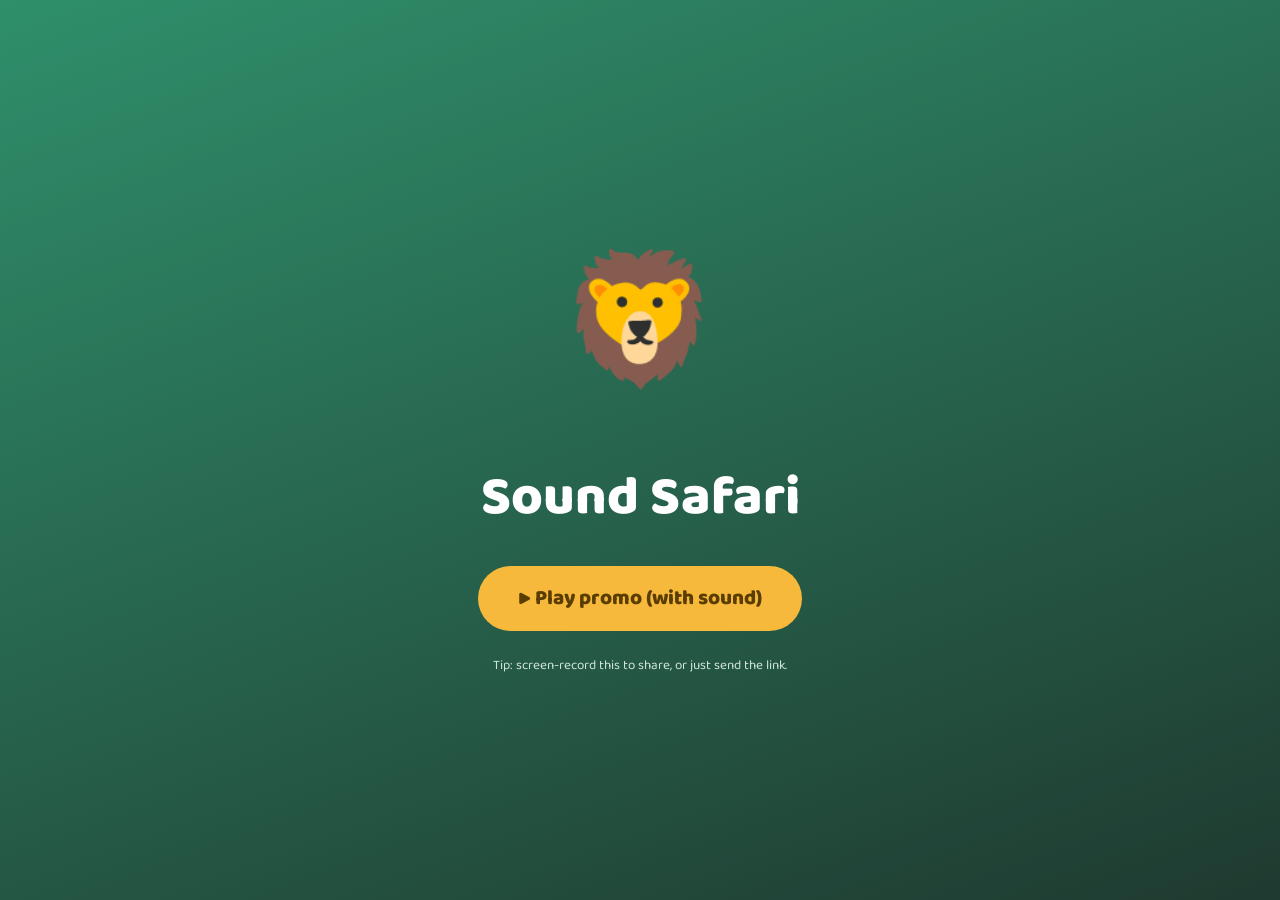
==== promo.html @ adc68d04 "Sound Safari: articulation game, resources, R200 unlock, device-bound backend Co-Authored-By: Claude" ====
<!DOCTYPE html>
<html lang="en">
<head>
<meta charset="UTF-8" />
<meta name="viewport" content="width=device-width, initial-scale=1.0" />
<title>Sound Safari - promo</title>
<link href="https://fonts.googleapis.com/css2?family=Baloo+2:wght@500;700;800&display=swap" rel="stylesheet" />
<style>
  * { margin:0; padding:0; box-sizing:border-box; }
  html,body { height:100%; font-family:"Baloo 2",system-ui,sans-serif; overflow:hidden; background:#1f3a30; }
  #stage {
    position:relative; width:100vw; height:100vh; display:grid; place-items:center;
    text-align:center; color:#fff; transition:background .8s ease;
    background:linear-gradient(160deg,#2f8f6b,#1f3a30);
  }
  .slide {
    position:absolute; inset:0; display:grid; place-items:center; align-content:center; gap:18px;
    opacity:0; transform:scale(.96); transition:opacity .6s ease, transform .6s ease; padding:6vw;
    pointer-events:none;
  }
  .slide.on { opacity:1; transform:scale(1); }
  .kicker { font-size:clamp(.9rem,2.4vw,1.3rem); letter-spacing:.18em; text-transform:uppercase; color:#ffe7a8; font-weight:700; }
  h1 { font-size:clamp(2rem,7vw,4.6rem); line-height:1.05; font-weight:800; max-width:16ch; }
  h1 .y { color:#f6b93b; } h1 .c { color:#ffd2c2; }
  p.big { font-size:clamp(1.1rem,3.2vw,1.9rem); max-width:24ch; color:#eaf6ef; font-weight:500; }
  .emojis { font-size:clamp(3rem,12vw,7rem); display:flex; gap:.15em; }
  .emojis span { display:inline-block; animation:bob 2.6s ease-in-out infinite; }
  .emojis span:nth-child(2){animation-delay:.3s} .emojis span:nth-child(3){animation-delay:.6s}
  .emojis span:nth-child(4){animation-delay:.9s} .emojis span:nth-child(5){animation-delay:1.2s}
  @keyframes bob { 50%{transform:translateY(-16px) rotate(-5deg)} }
  .features { display:flex; gap:22px; flex-wrap:wrap; justify-content:center; max-width:900px; }
  .feat { background:#ffffff18; border:1px solid #ffffff30; border-radius:20px; padding:22px 26px; width:230px; }
  .feat .fi { font-size:2.6rem; } .feat b { display:block; font-size:1.2rem; margin:8px 0 4px; }
  .feat small { color:#cfe6da; font-size:.95rem; }
  .pricebadge { background:#f6b93b; color:#5a3d00; font-weight:800; font-size:clamp(1.4rem,5vw,2.6rem);
    padding:14px 34px; border-radius:999px; box-shadow:0 14px 30px rgba(0,0,0,.3); }
  .url { font-size:clamp(1.1rem,3vw,1.6rem); color:#ffe7a8; font-weight:700; }
  .word-demo { background:#fff; color:#2b2a28; border-radius:26px; padding:26px 40px; box-shadow:0 18px 40px rgba(0,0,0,.3); }
  .word-demo .we { font-size:clamp(4rem,14vw,7rem); }
  .word-demo .wt { font-size:clamp(1.8rem,6vw,3rem); font-weight:800; }
  .word-demo .wt b { color:#e8714e; }
  .badge-row { display:flex; gap:10px; flex-wrap:wrap; justify-content:center; }
  .pill { background:#ffffff20; border-radius:999px; padding:8px 18px; font-weight:700; font-size:clamp(.85rem,2.4vw,1.1rem); }

  /* start + controls */
  #start {
    position:absolute; inset:0; background:linear-gradient(160deg,#2f8f6b,#1f3a30); z-index:20;
    display:grid; place-items:center; align-content:center; gap:24px; text-align:center; color:#fff; cursor:pointer;
  }
  #start .logo { font-size:clamp(4rem,16vw,8rem); }
  #start h2 { font-size:clamp(1.8rem,6vw,3.4rem); font-weight:800; }
  #start .play { background:#f6b93b; color:#5a3d00; font-weight:800; font-size:1.3rem; padding:16px 40px; border-radius:999px; }
  #start small { color:#cfe6da; }
  #bar { position:absolute; bottom:0; left:0; height:6px; background:#f6b93b; width:0; z-index:15; }
  #replay { position:absolute; bottom:18px; right:20px; z-index:18; background:#ffffff25; color:#fff; border:none;
    padding:10px 18px; border-radius:999px; font-family:inherit; font-weight:700; cursor:pointer; display:none; }
  .confetti { position:absolute; top:-30px; font-size:1.6rem; z-index:10; animation:fall linear forwards; }
  @keyframes fall { to { transform:translateY(110vh) rotate(540deg); } }
</style>
</head>
<body>
<div id="stage">

  <!-- SLIDES -->
  <div class="slide" data-bg="linear-gradient(160deg,#6cc3e0,#2f8f6b)">
    <div class="kicker">For parents · therapists · OTs · schools</div>
    <div class="emojis"><span>🦁</span><span>🦒</span><span>🐘</span><span>🦓</span><span>🦜</span></div>
    <h1>Speech-sound practice kids actually <span class="y">want</span> to do.</h1>
  </div>

  <div class="slide" data-bg="linear-gradient(160deg,#e8714e,#1f3a30)">
    <div class="kicker">The problem</div>
    <h1>Articulation drills get <span class="c">boring</span> fast.</h1>
    <p class="big">Repetition is what works — but it's the hardest thing to keep a child doing.</p>
  </div>

  <div class="slide" data-bg="linear-gradient(160deg,#f6b93b,#e8714e)">
    <div class="kicker">Meet Sound Safari</div>
    <div class="word-demo">
      <div class="we">🐍</div>
      <div class="wt"><b>s</b>nake</div>
    </div>
    <p class="big">Hear it · say it · record it · collect the animal.</p>
  </div>

  <div class="slide" data-bg="linear-gradient(160deg,#2f8f6b,#1f3a30)">
    <div class="kicker">Built on the science</div>
    <div class="features">
      <div class="feat"><div class="fi">🔁</div><b>Massed practice</b><small>50–100 reps a session, gamified</small></div>
      <div class="feat"><div class="fi">👄</div><b>Placement cues</b><small>kid-friendly "how to" for every sound</small></div>
      <div class="feat"><div class="fi">📊</div><b>Session data</b><small>productions &amp; accuracy for your notes</small></div>
    </div>
  </div>

  <div class="slide" data-bg="linear-gradient(160deg,#6cc3e0,#2f8f6b)">
    <div class="kicker">One safari, every sound</div>
    <h1>9 sounds · 3 positions · word to sentence</h1>
    <div class="badge-row">
      <span class="pill">S</span><span class="pill">R</span><span class="pill">L</span><span class="pill">SH</span>
      <span class="pill">CH</span><span class="pill">K</span><span class="pill">G</span><span class="pill">F</span><span class="pill">TH</span>
    </div>
  </div>

  <div class="slide" data-bg="linear-gradient(160deg,#2f8f6b,#1f3a30)">
    <div class="kicker">Simple pricing</div>
    <h1>Play <span class="y">free</span>. Unlock everything for</h1>
    <div class="pricebadge">R200 once-off</div>
    <p class="big">Pay once, yours forever. For parents, therapists, OTs and schools.</p>
  </div>

  <div class="slide" data-bg="linear-gradient(160deg,#f6b93b,#e8714e)">
    <div class="emojis"><span>🦁</span></div>
    <h1>Start the safari today.</h1>
    <div class="url" id="finalUrl">Sound Safari</div>
    <p class="big">Speech sounds, made irresistible.</p>
  </div>

  <!-- start overlay -->
  <div id="start">
    <div class="logo">🦁</div>
    <h2>Sound Safari</h2>
    <div class="play">▶ Play promo (with sound)</div>
    <small>Tip: screen-record this to share, or just send the link.</small>
  </div>
  <button id="replay">↻ Replay</button>
  <div id="bar"></div>
</div>

<script>
const stage = document.getElementById("stage");
const slides = [...document.querySelectorAll(".slide")];
const bar = document.getElementById("bar");
const startEl = document.getElementById("start");
const replay = document.getElementById("replay");

// narration lines per slide (Web Speech)
const narration = [
  "Speech sound practice kids actually want to do.",
  "Articulation drills get boring fast. Repetition is what works, but it's the hardest thing to keep a child doing.",
  "Meet Sound Safari. Hear it. Say it. Record it. Collect the animal.",
  "Built on the science. Massed practice, placement cues, and session data for your notes.",
  "One safari, every sound. Nine sounds, three positions, from single words to sentences.",
  "Play free. Unlock everything for a once-off two hundred rand. Pay once, it's yours forever.",
  "Start the safari today. Speech sounds, made irresistible."
];
const DUR = 5200; // ms per slide
let timers = [];

function clearTimers(){ timers.forEach(t=>clearTimeout(t)); timers=[]; speechSynthesis && speechSynthesis.cancel(); }

function show(i){
  slides.forEach(s=>s.classList.remove("on"));
  const s = slides[i]; s.classList.add("on");
  if (s.dataset.bg) stage.style.background = s.dataset.bg;
  // narrate
  if ("speechSynthesis" in window && narration[i]) {
    const u = new SpeechSynthesisUtterance(narration[i]);
    u.rate = 0.96; u.pitch = 1.0;
    speechSynthesis.speak(u);
  }
  if (i === slides.length-1) burst();
}

function run(){
  clearTimers();
  bar.style.transition = "none"; bar.style.width = "0";
  const total = DUR * slides.length;
  requestAnimationFrame(()=>{ bar.style.transition = `width ${total}ms linear`; bar.style.width = "100%"; });
  slides.forEach((_, i)=> timers.push(setTimeout(()=>show(i), i*DUR)) );
  timers.push(setTimeout(()=>{ replay.style.display="block"; }, total));
}

function burst(){
  const bits = ["🦁","🦒","🐘","⭐","🎉","🦓","🍃","🌟"];
  for(let i=0;i<28;i++){
    const c=document.createElement("div"); c.className="confetti";
    c.textContent=bits[i%bits.length];
    c.style.left=(i*97%100)+"vw";
    c.style.animationDuration=(2.4+ (i%5)*0.3)+"s";
    c.style.animationDelay=((i%6)*0.12)+"s";
    stage.appendChild(c);
    setTimeout(()=>c.remove(),4000);
  }
}

startEl.addEventListener("click", ()=>{ startEl.style.display="none"; run(); });
replay.addEventListener("click", ()=>{ replay.style.display="none"; run(); });
</script>
</body>
</html>
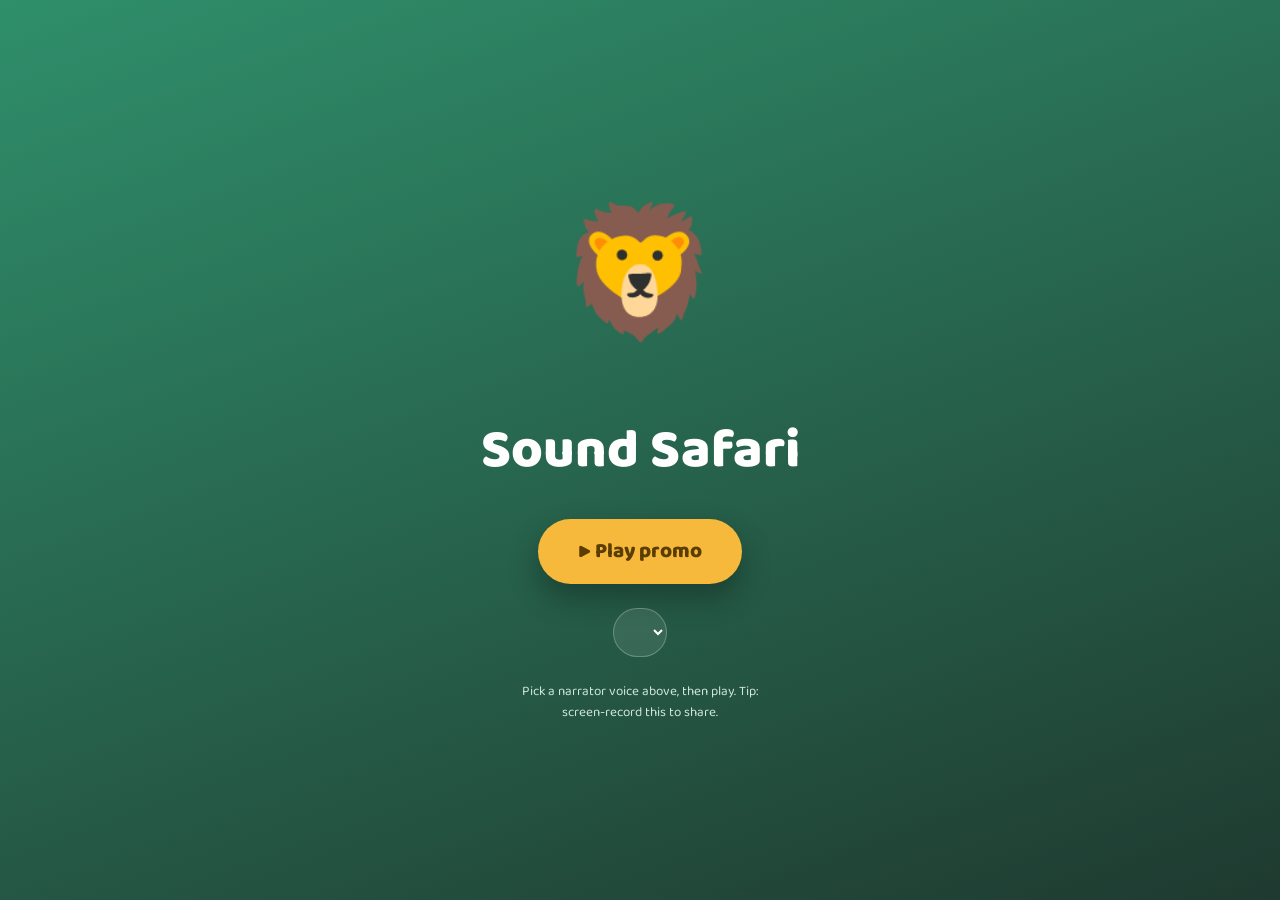
==== commit d08afea0: "Upgrade promo: animated visuals, demo loop, British narrator voice picker - Replace static fades wit" ====
--- a/promo.html
+++ b/promo.html
@@ -8,59 +8,118 @@
 <style>
   * { margin:0; padding:0; box-sizing:border-box; }
   html,body { height:100%; font-family:"Baloo 2",system-ui,sans-serif; overflow:hidden; background:#1f3a30; }
+
   #stage {
     position:relative; width:100vw; height:100vh; display:grid; place-items:center;
-    text-align:center; color:#fff; transition:background .8s ease;
+    text-align:center; color:#fff; transition:background 1s ease; overflow:hidden;
     background:linear-gradient(160deg,#2f8f6b,#1f3a30);
   }
+
+  /* ---------- ambient background ---------- */
+  #sky { position:absolute; inset:0; z-index:0; pointer-events:none; overflow:hidden; }
+  .sun { position:absolute; top:-90px; right:-90px; width:340px; height:340px; border-radius:50%;
+    background:radial-gradient(circle at 50% 50%, #ffe7a8aa, #ffe7a800 70%); animation:pulse 7s ease-in-out infinite; }
+  @keyframes pulse { 50%{ transform:scale(1.12); opacity:.85; } }
+  .silhouette { position:absolute; bottom:-2vh; font-size:7rem; opacity:.16; filter:grayscale(1) brightness(0);
+    animation:drift linear infinite; }
+  @keyframes drift { from{ transform:translateX(-20vw); } to{ transform:translateX(120vw); } }
+  .leaf { position:absolute; top:-40px; font-size:1.5rem; opacity:.5; animation:floaty linear infinite; }
+  @keyframes floaty { to{ transform:translateY(112vh) rotate(420deg); } }
+
+  /* ---------- slides ---------- */
   .slide {
-    position:absolute; inset:0; display:grid; place-items:center; align-content:center; gap:18px;
-    opacity:0; transform:scale(.96); transition:opacity .6s ease, transform .6s ease; padding:6vw;
+    position:absolute; inset:0; z-index:2; display:grid; place-items:center; align-content:center; gap:20px;
+    opacity:0; transform:scale(.97); transition:opacity .6s ease, transform .6s ease; padding:6vw;
     pointer-events:none;
   }
   .slide.on { opacity:1; transform:scale(1); }
+
+  /* staggered reveal of each slide's children */
+  .slide > * { opacity:0; transform:translateY(22px); transition:opacity .55s ease, transform .55s ease; }
+  .slide.on > * { opacity:1; transform:none; }
+  .slide.on > *:nth-child(1){ transition-delay:.10s; }
+  .slide.on > *:nth-child(2){ transition-delay:.28s; }
+  .slide.on > *:nth-child(3){ transition-delay:.46s; }
+  .slide.on > *:nth-child(4){ transition-delay:.64s; }
+
   .kicker { font-size:clamp(.9rem,2.4vw,1.3rem); letter-spacing:.18em; text-transform:uppercase; color:#ffe7a8; font-weight:700; }
   h1 { font-size:clamp(2rem,7vw,4.6rem); line-height:1.05; font-weight:800; max-width:16ch; }
   h1 .y { color:#f6b93b; } h1 .c { color:#ffd2c2; }
   p.big { font-size:clamp(1.1rem,3.2vw,1.9rem); max-width:24ch; color:#eaf6ef; font-weight:500; }
+
   .emojis { font-size:clamp(3rem,12vw,7rem); display:flex; gap:.15em; }
   .emojis span { display:inline-block; animation:bob 2.6s ease-in-out infinite; }
   .emojis span:nth-child(2){animation-delay:.3s} .emojis span:nth-child(3){animation-delay:.6s}
   .emojis span:nth-child(4){animation-delay:.9s} .emojis span:nth-child(5){animation-delay:1.2s}
   @keyframes bob { 50%{transform:translateY(-16px) rotate(-5deg)} }
+
   .features { display:flex; gap:22px; flex-wrap:wrap; justify-content:center; max-width:900px; }
-  .feat { background:#ffffff18; border:1px solid #ffffff30; border-radius:20px; padding:22px 26px; width:230px; }
+  .feat { background:#ffffff18; border:1px solid #ffffff30; border-radius:20px; padding:22px 26px; width:230px;
+    backdrop-filter:blur(2px); }
   .feat .fi { font-size:2.6rem; } .feat b { display:block; font-size:1.2rem; margin:8px 0 4px; }
   .feat small { color:#cfe6da; font-size:.95rem; }
+
   .pricebadge { background:#f6b93b; color:#5a3d00; font-weight:800; font-size:clamp(1.4rem,5vw,2.6rem);
-    padding:14px 34px; border-radius:999px; box-shadow:0 14px 30px rgba(0,0,0,.3); }
-  .url { font-size:clamp(1.1rem,3vw,1.6rem); color:#ffe7a8; font-weight:700; }
-  .word-demo { background:#fff; color:#2b2a28; border-radius:26px; padding:26px 40px; box-shadow:0 18px 40px rgba(0,0,0,.3); }
+    padding:14px 34px; border-radius:999px; box-shadow:0 14px 30px rgba(0,0,0,.3); animation:pop .6s ease both; }
+  @keyframes pop { 0%{ transform:scale(.6); } 60%{ transform:scale(1.08); } 100%{ transform:scale(1); } }
+
+  .badge-row { display:flex; gap:10px; flex-wrap:wrap; justify-content:center; max-width:760px; }
+  .pill { background:#ffffff20; border-radius:999px; padding:8px 18px; font-weight:700; font-size:clamp(.85rem,2.4vw,1.1rem); }
+
+  /* ---------- animated demo loop ---------- */
+  .demo { display:grid; place-items:center; gap:18px; }
+  .word-demo { background:#fff; color:#2b2a28; border-radius:26px; padding:26px 44px; box-shadow:0 18px 40px rgba(0,0,0,.3);
+    display:grid; place-items:center; gap:8px; min-width:min(80vw,360px); }
   .word-demo .we { font-size:clamp(4rem,14vw,7rem); }
   .word-demo .wt { font-size:clamp(1.8rem,6vw,3rem); font-weight:800; }
   .word-demo .wt b { color:#e8714e; }
-  .badge-row { display:flex; gap:10px; flex-wrap:wrap; justify-content:center; }
-  .pill { background:#ffffff20; border-radius:999px; padding:8px 18px; font-weight:700; font-size:clamp(.85rem,2.4vw,1.1rem); }
-
-  /* start + controls */
+  .mic { font-size:clamp(2.4rem,8vw,3.6rem); display:inline-grid; place-items:center; width:1.6em; height:1.6em;
+    border-radius:50%; background:#e8714e22; }
+  .mic.live { animation:miclive 1s ease-in-out infinite; background:#e8714e44; }
+  @keyframes miclive { 50%{ transform:scale(1.18); box-shadow:0 0 0 14px #e8714e11; } }
+  .loop-steps { display:flex; gap:10px; flex-wrap:wrap; justify-content:center; }
+  .step { background:#ffffff20; border-radius:999px; padding:8px 16px; font-weight:700; font-size:clamp(.85rem,2.4vw,1.05rem);
+    opacity:.45; transition:.3s; }
+  .step.active { opacity:1; background:#f6b93b; color:#5a3d00; transform:translateY(-3px); }
+  .reward { font-size:clamp(3rem,11vw,5.5rem); opacity:0; transform:scale(.4); transition:.4s; }
+  .reward.show { opacity:1; transform:scale(1); animation:bob 2.6s ease-in-out infinite .4s; }
+
+  /* ---------- final CTA ---------- */
+  .url { display:inline-block; font-size:clamp(1.1rem,3.6vw,1.9rem); color:#5a3d00; font-weight:800;
+    background:#f6b93b; padding:14px 32px; border-radius:999px; box-shadow:0 0 0 0 #f6b93b88; animation:glow 1.8s ease-in-out infinite; }
+  @keyframes glow { 50%{ box-shadow:0 0 34px 6px #f6b93b66; } }
+
+  /* ---------- start + controls ---------- */
   #start {
-    position:absolute; inset:0; background:linear-gradient(160deg,#2f8f6b,#1f3a30); z-index:20;
+    position:absolute; inset:0; background:linear-gradient(160deg,#2f8f6b,#1f3a30); z-index:30;
     display:grid; place-items:center; align-content:center; gap:24px; text-align:center; color:#fff; cursor:pointer;
   }
-  #start .logo { font-size:clamp(4rem,16vw,8rem); }
+  #start .logo { font-size:clamp(4rem,16vw,8rem); animation:bob 2.6s ease-in-out infinite; }
   #start h2 { font-size:clamp(1.8rem,6vw,3.4rem); font-weight:800; }
-  #start .play { background:#f6b93b; color:#5a3d00; font-weight:800; font-size:1.3rem; padding:16px 40px; border-radius:999px; }
-  #start small { color:#cfe6da; }
-  #bar { position:absolute; bottom:0; left:0; height:6px; background:#f6b93b; width:0; z-index:15; }
-  #replay { position:absolute; bottom:18px; right:20px; z-index:18; background:#ffffff25; color:#fff; border:none;
+  #start .play { background:#f6b93b; color:#5a3d00; font-weight:800; font-size:1.3rem; padding:16px 40px; border-radius:999px;
+    box-shadow:0 14px 30px rgba(0,0,0,.3); }
+  #start small { color:#cfe6da; max-width:30ch; }
+  #voiceSel { font-family:inherit; font-weight:700; font-size:1rem; padding:10px 16px; border-radius:999px;
+    border:1px solid #ffffff40; background:#ffffff18; color:#fff; cursor:pointer; max-width:80vw; }
+  #voiceSel option { color:#2b2a28; }
+  #bar { position:absolute; bottom:0; left:0; height:6px; background:#f6b93b; width:0; z-index:25; }
+  #replay { position:absolute; bottom:18px; right:20px; z-index:28; background:#ffffff25; color:#fff; border:none;
     padding:10px 18px; border-radius:999px; font-family:inherit; font-weight:700; cursor:pointer; display:none; }
-  .confetti { position:absolute; top:-30px; font-size:1.6rem; z-index:10; animation:fall linear forwards; }
+  .confetti { position:absolute; top:-30px; font-size:1.6rem; z-index:20; animation:fall linear forwards; }
   @keyframes fall { to { transform:translateY(110vh) rotate(540deg); } }
 </style>
 </head>
 <body>
 <div id="stage">
 
+  <!-- ambient background -->
+  <div id="sky">
+    <div class="sun"></div>
+    <div class="silhouette" style="left:0; animation-duration:34s;">🐘</div>
+    <div class="silhouette" style="left:0; font-size:5rem; animation-duration:26s; animation-delay:-12s;">🦒</div>
+    <div class="silhouette" style="left:0; font-size:4rem; animation-duration:40s; animation-delay:-22s;">🦓</div>
+  </div>
+
   <!-- SLIDES -->
   <div class="slide" data-bg="linear-gradient(160deg,#6cc3e0,#2f8f6b)">
     <div class="kicker">For parents · therapists · OTs · schools</div>
@@ -71,16 +130,25 @@
   <div class="slide" data-bg="linear-gradient(160deg,#e8714e,#1f3a30)">
     <div class="kicker">The problem</div>
     <h1>Articulation drills get <span class="c">boring</span> fast.</h1>
-    <p class="big">Repetition is what works — but it's the hardest thing to keep a child doing.</p>
+    <p class="big">Repetition is what works, but it's the hardest thing to keep a child doing.</p>
   </div>
 
   <div class="slide" data-bg="linear-gradient(160deg,#f6b93b,#e8714e)">
     <div class="kicker">Meet Sound Safari</div>
-    <div class="word-demo">
-      <div class="we">🐍</div>
-      <div class="wt"><b>s</b>nake</div>
+    <div class="demo">
+      <div class="word-demo">
+        <div class="we">🐍</div>
+        <div class="wt"><b>s</b>nake</div>
+      </div>
+      <div class="mic" id="demoMic">🎤</div>
+      <div class="loop-steps">
+        <span class="step" data-step="0">Hear it</span>
+        <span class="step" data-step="1">Say it</span>
+        <span class="step" data-step="2">Record it</span>
+        <span class="step" data-step="3">Collect it</span>
+      </div>
+      <div class="reward" id="demoReward">🐍✨</div>
     </div>
-    <p class="big">Hear it · say it · record it · collect the animal.</p>
   </div>
 
   <div class="slide" data-bg="linear-gradient(160deg,#2f8f6b,#1f3a30)">
@@ -111,7 +179,7 @@
   <div class="slide" data-bg="linear-gradient(160deg,#f6b93b,#e8714e)">
     <div class="emojis"><span>🦁</span></div>
     <h1>Start the safari today.</h1>
-    <div class="url" id="finalUrl">Sound Safari</div>
+    <div class="url">soundsafarisa.netlify.app</div>
     <p class="big">Speech sounds, made irresistible.</p>
   </div>
 
@@ -119,55 +187,170 @@
   <div id="start">
     <div class="logo">🦁</div>
     <h2>Sound Safari</h2>
-    <div class="play">▶ Play promo (with sound)</div>
-    <small>Tip: screen-record this to share, or just send the link.</small>
+    <div class="play">▶ Play promo</div>
+    <select id="voiceSel" title="Narrator voice"></select>
+    <small>Pick a narrator voice above, then play. Tip: screen-record this to share.</small>
   </div>
   <button id="replay">↻ Replay</button>
   <div id="bar"></div>
 </div>
 
 <script>
-const stage = document.getElementById("stage");
-const slides = [...document.querySelectorAll(".slide")];
-const bar = document.getElementById("bar");
+const stage   = document.getElementById("stage");
+const slides  = [...document.querySelectorAll(".slide")];
+const bar     = document.getElementById("bar");
 const startEl = document.getElementById("start");
-const replay = document.getElementById("replay");
-
-// narration lines per slide (Web Speech)
+const replay  = document.getElementById("replay");
+
+// per-slide fallback time (ms) - used when no voice is selected.
+const DUR = [4200, 5600, 6200, 5600, 4800, 5600, 5200];
+
+// narrator lines per slide
 const narration = [
   "Speech sound practice kids actually want to do.",
   "Articulation drills get boring fast. Repetition is what works, but it's the hardest thing to keep a child doing.",
-  "Meet Sound Safari. Hear it. Say it. Record it. Collect the animal.",
+  "Meet Sound Safari. Hear it, say it, record it, and collect the animal.",
   "Built on the science. Massed practice, placement cues, and session data for your notes.",
   "One safari, every sound. Nine sounds, three positions, from single words to sentences.",
   "Play free. Unlock everything for a once-off two hundred rand. Pay once, it's yours forever.",
   "Start the safari today. Speech sounds, made irresistible."
 ];
-const DUR = 5200; // ms per slide
+const MIN = 3200;   // min ms a slide stays up when speaking
+const MAX = 9500;   // safety cap
+
 let timers = [];
-
-function clearTimers(){ timers.forEach(t=>clearTimeout(t)); timers=[]; speechSynthesis && speechSynthesis.cancel(); }
-
-function show(i){
+let voice  = null;          // chosen SpeechSynthesisVoice (null = no voice)
+const sel  = document.getElementById("voiceSel");
+
+// rank voices so the nicest sits at the top of the dropdown
+function voiceScore(v){
+  const n = v.name.toLowerCase();
+  let s = 0;
+  if (/google/.test(n)) s += 50;
+  if (/premium|enhanced|neural|natural/.test(n)) s += 60;
+  if (/siri/.test(n)) s += 45;
+  if (/(samantha|karen|moira|tessa|fiona|serena|ava|zoe|aria|jenny|libby|sonia)/.test(n)) s += 20;
+  if (/^en-gb/i.test(v.lang)) s += 80;   // keep the British voice as default
+  else if (/^en/i.test(v.lang)) s += 8;
+  if (/female/.test(n)) s += 5;
+  return s;
+}
+function populateVoices(){
+  if (!("speechSynthesis" in window) || !sel) return;
+  const vs = speechSynthesis.getVoices().filter(v => /^en/i.test(v.lang));
+  if (!vs.length) return;
+  vs.sort((a,b)=> voiceScore(b) - voiceScore(a));
+  sel.innerHTML = "";
+  vs.forEach((v,i)=>{
+    const o = document.createElement("option");
+    o.value = v.name; o.textContent = "🔊 " + v.name.replace(/\(.*?\)/,"").trim() + (/premium|enhanced|neural|siri/i.test(v.name) ? " ✨" : "");
+    sel.appendChild(o);
+  });
+  const none = document.createElement("option");
+  none.value = "__none__"; none.textContent = "🔇 No voice (sound effects only)";
+  sel.appendChild(none);
+  voice = vs[0];
+  sel.value = voice.name;
+}
+function applyVoiceChoice(){
+  if (!sel) return;
+  if (sel.value === "__none__"){ voice = null; return; }
+  voice = speechSynthesis.getVoices().find(v => v.name === sel.value) || null;
+}
+if ("speechSynthesis" in window){
+  populateVoices();
+  speechSynthesis.onvoiceschanged = populateVoices;
+  if (sel) sel.addEventListener("change", e=>{ e.stopPropagation(); applyVoiceChoice(); });
+  if (sel) sel.addEventListener("click", e=> e.stopPropagation());
+}
+
+// ---- gentle sound effects (WebAudio) ----
+let actx = null;
+function audio(){ if(!actx){ try{ actx = new (window.AudioContext||window.webkitAudioContext)(); }catch(e){} } return actx; }
+function chime(freq=523, dur=0.5, type="sine", gain=0.18){
+  const a = audio(); if(!a) return;
+  const o = a.createOscillator(), g = a.createGain();
+  o.type = type; o.frequency.value = freq;
+  o.connect(g); g.connect(a.destination);
+  const t = a.currentTime;
+  g.gain.setValueAtTime(0, t);
+  g.gain.linearRampToValueAtTime(gain, t+0.03);
+  g.gain.exponentialRampToValueAtTime(0.0001, t+dur);
+  o.start(t); o.stop(t+dur);
+}
+// soft two-note marimba on each slide
+function slideCue(){ chime(392,0.45,"triangle",0.12); setTimeout(()=>chime(523,0.5,"triangle",0.12),120); }
+function popCue(){ chime(784,0.35,"sine",0.16); }
+function winCue(){ [523,659,784,1047].forEach((f,i)=> setTimeout(()=>chime(f,0.6,"sine",0.16), i*110)); }
+
+function clearTimers(){ timers.forEach(t=>clearTimeout(t)); timers=[]; if("speechSynthesis" in window) speechSynthesis.cancel(); }
+
+// drifting leaves
+function spawnLeaves(){
+  const sky = document.getElementById("sky");
+  const kinds = ["🍃","🌿","🍂"];
+  for (let i=0;i<10;i++){
+    const l = document.createElement("div"); l.className = "leaf";
+    l.textContent = kinds[i%kinds.length];
+    l.style.left = (i*11%100)+"vw";
+    l.style.animationDuration = (9 + (i%5)*2) + "s";
+    l.style.animationDelay = (-(i*1.7)) + "s";
+    sky.appendChild(l);
+  }
+}
+
+// the animated hear/say/record/collect loop on slide 3
+let demoTimers = [];
+function playDemo(){
+  demoTimers.forEach(t=>clearTimeout(t)); demoTimers=[];
+  const steps  = [...document.querySelectorAll(".step")];
+  const mic    = document.getElementById("demoMic");
+  const reward = document.getElementById("demoReward");
+  if (!steps.length) return;
+  steps.forEach(s=>s.classList.remove("active"));
+  mic.classList.remove("live"); reward.classList.remove("show");
+  const seq = [600,1500,2400,3300];
+  steps.forEach((s,i)=> demoTimers.push(setTimeout(()=>{
+    steps.forEach(x=>x.classList.remove("active")); s.classList.add("active");
+    if (i===2) mic.classList.add("live");
+    if (i===3){ mic.classList.remove("live"); reward.classList.add("show"); popCue(); }
+  }, seq[i])));
+}
+
+function advance(i){
+  if (i >= slides.length){ replay.style.display="block"; return; }
   slides.forEach(s=>s.classList.remove("on"));
   const s = slides[i]; s.classList.add("on");
   if (s.dataset.bg) stage.style.background = s.dataset.bg;
-  // narrate
-  if ("speechSynthesis" in window && narration[i]) {
+  bar.style.transition = "width .5s ease"; bar.style.width = ((i+1)/slides.length*100)+"%";
+
+  if (i === slides.length-1) winCue(); else if (!voice) slideCue();
+  if (i === 2) playDemo();
+  if (i === slides.length-1) burst();
+
+  const next = ()=> advance(i+1);
+
+  if (voice && "speechSynthesis" in window && narration[i]){
     const u = new SpeechSynthesisUtterance(narration[i]);
-    u.rate = 0.96; u.pitch = 1.0;
+    u.voice = voice; u.rate = 0.98; u.pitch = 1.05;
+    let done = false, spoke = false, minOk = false;
+    const go = ()=>{ if(done) return; done = true; next(); };
+    timers.push(setTimeout(()=>{ minOk = true; if (spoke) go(); }, MIN));
+    timers.push(setTimeout(go, MAX));                 // safety if onend never fires
+    u.onend = ()=>{ spoke = true; if (minOk) go(); };
     speechSynthesis.speak(u);
-  }
-  if (i === slides.length-1) burst();
+  } else {
+    timers.push(setTimeout(next, DUR[i] || 5200));
+  }
 }
 
 function run(){
   clearTimers();
+  applyVoiceChoice();
   bar.style.transition = "none"; bar.style.width = "0";
-  const total = DUR * slides.length;
-  requestAnimationFrame(()=>{ bar.style.transition = `width ${total}ms linear`; bar.style.width = "100%"; });
-  slides.forEach((_, i)=> timers.push(setTimeout(()=>show(i), i*DUR)) );
-  timers.push(setTimeout(()=>{ replay.style.display="block"; }, total));
+  replay.style.display = "none";
+  if (actx && actx.state === "suspended") actx.resume();
+  requestAnimationFrame(()=> advance(0));
 }
 
 function burst(){
@@ -183,8 +366,9 @@
   }
 }
 
-startEl.addEventListener("click", ()=>{ startEl.style.display="none"; run(); });
-replay.addEventListener("click", ()=>{ replay.style.display="none"; run(); });
+spawnLeaves();
+startEl.addEventListener("click", ()=>{ audio(); if(actx&&actx.state==="suspended") actx.resume(); startEl.style.display="none"; run(); });
+replay.addEventListener("click", run);
 </script>
 </body>
 </html>
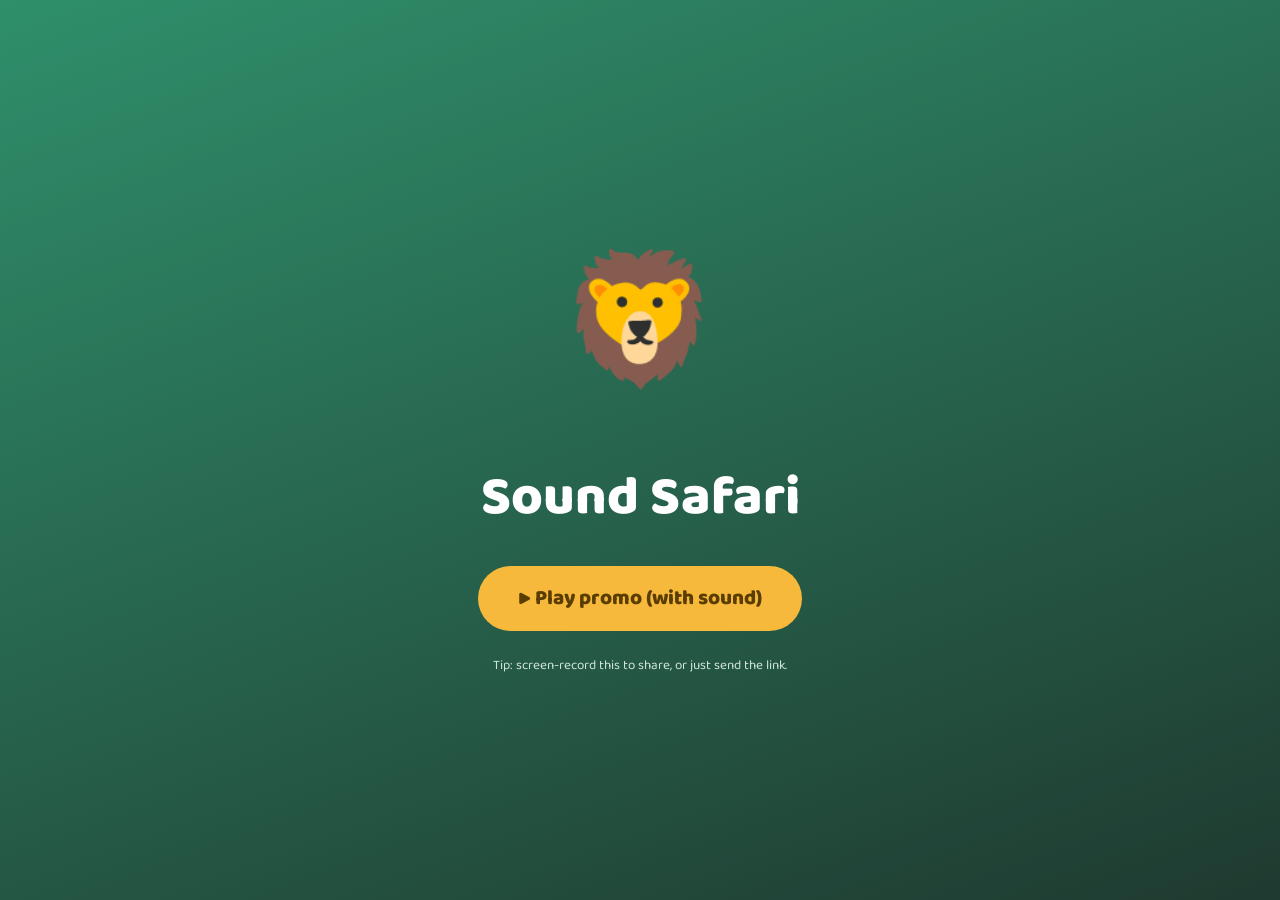
==== commit d97f9d1d: "Fix Safari recording, grammar in carrier sentences, master code; add recorded promo narration - Reco" ====
--- a/promo.html
+++ b/promo.html
@@ -8,117 +8,58 @@
 <style>
   * { margin:0; padding:0; box-sizing:border-box; }
   html,body { height:100%; font-family:"Baloo 2",system-ui,sans-serif; overflow:hidden; background:#1f3a30; }
-
   #stage {
     position:relative; width:100vw; height:100vh; display:grid; place-items:center;
-    text-align:center; color:#fff; transition:background 1s ease; overflow:hidden;
+    text-align:center; color:#fff; transition:background .8s ease;
     background:linear-gradient(160deg,#2f8f6b,#1f3a30);
   }
-
-  /* ---------- ambient background ---------- */
-  #sky { position:absolute; inset:0; z-index:0; pointer-events:none; overflow:hidden; }
-  .sun { position:absolute; top:-90px; right:-90px; width:340px; height:340px; border-radius:50%;
-    background:radial-gradient(circle at 50% 50%, #ffe7a8aa, #ffe7a800 70%); animation:pulse 7s ease-in-out infinite; }
-  @keyframes pulse { 50%{ transform:scale(1.12); opacity:.85; } }
-  .silhouette { position:absolute; bottom:-2vh; font-size:7rem; opacity:.16; filter:grayscale(1) brightness(0);
-    animation:drift linear infinite; }
-  @keyframes drift { from{ transform:translateX(-20vw); } to{ transform:translateX(120vw); } }
-  .leaf { position:absolute; top:-40px; font-size:1.5rem; opacity:.5; animation:floaty linear infinite; }
-  @keyframes floaty { to{ transform:translateY(112vh) rotate(420deg); } }
-
-  /* ---------- slides ---------- */
   .slide {
-    position:absolute; inset:0; z-index:2; display:grid; place-items:center; align-content:center; gap:20px;
-    opacity:0; transform:scale(.97); transition:opacity .6s ease, transform .6s ease; padding:6vw;
+    position:absolute; inset:0; display:grid; place-items:center; align-content:center; gap:18px;
+    opacity:0; transform:scale(.96); transition:opacity .6s ease, transform .6s ease; padding:6vw;
     pointer-events:none;
   }
   .slide.on { opacity:1; transform:scale(1); }
-
-  /* staggered reveal of each slide's children */
-  .slide > * { opacity:0; transform:translateY(22px); transition:opacity .55s ease, transform .55s ease; }
-  .slide.on > * { opacity:1; transform:none; }
-  .slide.on > *:nth-child(1){ transition-delay:.10s; }
-  .slide.on > *:nth-child(2){ transition-delay:.28s; }
-  .slide.on > *:nth-child(3){ transition-delay:.46s; }
-  .slide.on > *:nth-child(4){ transition-delay:.64s; }
-
   .kicker { font-size:clamp(.9rem,2.4vw,1.3rem); letter-spacing:.18em; text-transform:uppercase; color:#ffe7a8; font-weight:700; }
   h1 { font-size:clamp(2rem,7vw,4.6rem); line-height:1.05; font-weight:800; max-width:16ch; }
   h1 .y { color:#f6b93b; } h1 .c { color:#ffd2c2; }
   p.big { font-size:clamp(1.1rem,3.2vw,1.9rem); max-width:24ch; color:#eaf6ef; font-weight:500; }
-
   .emojis { font-size:clamp(3rem,12vw,7rem); display:flex; gap:.15em; }
   .emojis span { display:inline-block; animation:bob 2.6s ease-in-out infinite; }
   .emojis span:nth-child(2){animation-delay:.3s} .emojis span:nth-child(3){animation-delay:.6s}
   .emojis span:nth-child(4){animation-delay:.9s} .emojis span:nth-child(5){animation-delay:1.2s}
   @keyframes bob { 50%{transform:translateY(-16px) rotate(-5deg)} }
-
   .features { display:flex; gap:22px; flex-wrap:wrap; justify-content:center; max-width:900px; }
-  .feat { background:#ffffff18; border:1px solid #ffffff30; border-radius:20px; padding:22px 26px; width:230px;
-    backdrop-filter:blur(2px); }
+  .feat { background:#ffffff18; border:1px solid #ffffff30; border-radius:20px; padding:22px 26px; width:230px; }
   .feat .fi { font-size:2.6rem; } .feat b { display:block; font-size:1.2rem; margin:8px 0 4px; }
   .feat small { color:#cfe6da; font-size:.95rem; }
-
   .pricebadge { background:#f6b93b; color:#5a3d00; font-weight:800; font-size:clamp(1.4rem,5vw,2.6rem);
-    padding:14px 34px; border-radius:999px; box-shadow:0 14px 30px rgba(0,0,0,.3); animation:pop .6s ease both; }
-  @keyframes pop { 0%{ transform:scale(.6); } 60%{ transform:scale(1.08); } 100%{ transform:scale(1); } }
-
-  .badge-row { display:flex; gap:10px; flex-wrap:wrap; justify-content:center; max-width:760px; }
-  .pill { background:#ffffff20; border-radius:999px; padding:8px 18px; font-weight:700; font-size:clamp(.85rem,2.4vw,1.1rem); }
-
-  /* ---------- animated demo loop ---------- */
-  .demo { display:grid; place-items:center; gap:18px; }
-  .word-demo { background:#fff; color:#2b2a28; border-radius:26px; padding:26px 44px; box-shadow:0 18px 40px rgba(0,0,0,.3);
-    display:grid; place-items:center; gap:8px; min-width:min(80vw,360px); }
+    padding:14px 34px; border-radius:999px; box-shadow:0 14px 30px rgba(0,0,0,.3); }
+  .url { font-size:clamp(1.1rem,3vw,1.6rem); color:#ffe7a8; font-weight:700; }
+  .word-demo { background:#fff; color:#2b2a28; border-radius:26px; padding:26px 40px; box-shadow:0 18px 40px rgba(0,0,0,.3); }
   .word-demo .we { font-size:clamp(4rem,14vw,7rem); }
   .word-demo .wt { font-size:clamp(1.8rem,6vw,3rem); font-weight:800; }
   .word-demo .wt b { color:#e8714e; }
-  .mic { font-size:clamp(2.4rem,8vw,3.6rem); display:inline-grid; place-items:center; width:1.6em; height:1.6em;
-    border-radius:50%; background:#e8714e22; }
-  .mic.live { animation:miclive 1s ease-in-out infinite; background:#e8714e44; }
-  @keyframes miclive { 50%{ transform:scale(1.18); box-shadow:0 0 0 14px #e8714e11; } }
-  .loop-steps { display:flex; gap:10px; flex-wrap:wrap; justify-content:center; }
-  .step { background:#ffffff20; border-radius:999px; padding:8px 16px; font-weight:700; font-size:clamp(.85rem,2.4vw,1.05rem);
-    opacity:.45; transition:.3s; }
-  .step.active { opacity:1; background:#f6b93b; color:#5a3d00; transform:translateY(-3px); }
-  .reward { font-size:clamp(3rem,11vw,5.5rem); opacity:0; transform:scale(.4); transition:.4s; }
-  .reward.show { opacity:1; transform:scale(1); animation:bob 2.6s ease-in-out infinite .4s; }
+  .badge-row { display:flex; gap:10px; flex-wrap:wrap; justify-content:center; }
+  .pill { background:#ffffff20; border-radius:999px; padding:8px 18px; font-weight:700; font-size:clamp(.85rem,2.4vw,1.1rem); }
 
-  /* ---------- final CTA ---------- */
-  .url { display:inline-block; font-size:clamp(1.1rem,3.6vw,1.9rem); color:#5a3d00; font-weight:800;
-    background:#f6b93b; padding:14px 32px; border-radius:999px; box-shadow:0 0 0 0 #f6b93b88; animation:glow 1.8s ease-in-out infinite; }
-  @keyframes glow { 50%{ box-shadow:0 0 34px 6px #f6b93b66; } }
-
-  /* ---------- start + controls ---------- */
+  /* start + controls */
   #start {
-    position:absolute; inset:0; background:linear-gradient(160deg,#2f8f6b,#1f3a30); z-index:30;
+    position:absolute; inset:0; background:linear-gradient(160deg,#2f8f6b,#1f3a30); z-index:20;
     display:grid; place-items:center; align-content:center; gap:24px; text-align:center; color:#fff; cursor:pointer;
   }
-  #start .logo { font-size:clamp(4rem,16vw,8rem); animation:bob 2.6s ease-in-out infinite; }
+  #start .logo { font-size:clamp(4rem,16vw,8rem); }
   #start h2 { font-size:clamp(1.8rem,6vw,3.4rem); font-weight:800; }
-  #start .play { background:#f6b93b; color:#5a3d00; font-weight:800; font-size:1.3rem; padding:16px 40px; border-radius:999px;
-    box-shadow:0 14px 30px rgba(0,0,0,.3); }
-  #start small { color:#cfe6da; max-width:30ch; }
-  #voiceSel { font-family:inherit; font-weight:700; font-size:1rem; padding:10px 16px; border-radius:999px;
-    border:1px solid #ffffff40; background:#ffffff18; color:#fff; cursor:pointer; max-width:80vw; }
-  #voiceSel option { color:#2b2a28; }
-  #bar { position:absolute; bottom:0; left:0; height:6px; background:#f6b93b; width:0; z-index:25; }
-  #replay { position:absolute; bottom:18px; right:20px; z-index:28; background:#ffffff25; color:#fff; border:none;
+  #start .play { background:#f6b93b; color:#5a3d00; font-weight:800; font-size:1.3rem; padding:16px 40px; border-radius:999px; }
+  #start small { color:#cfe6da; }
+  #bar { position:absolute; bottom:0; left:0; height:6px; background:#f6b93b; width:0; z-index:15; }
+  #replay { position:absolute; bottom:18px; right:20px; z-index:18; background:#ffffff25; color:#fff; border:none;
     padding:10px 18px; border-radius:999px; font-family:inherit; font-weight:700; cursor:pointer; display:none; }
-  .confetti { position:absolute; top:-30px; font-size:1.6rem; z-index:20; animation:fall linear forwards; }
+  .confetti { position:absolute; top:-30px; font-size:1.6rem; z-index:10; animation:fall linear forwards; }
   @keyframes fall { to { transform:translateY(110vh) rotate(540deg); } }
 </style>
 </head>
 <body>
 <div id="stage">
-
-  <!-- ambient background -->
-  <div id="sky">
-    <div class="sun"></div>
-    <div class="silhouette" style="left:0; animation-duration:34s;">🐘</div>
-    <div class="silhouette" style="left:0; font-size:5rem; animation-duration:26s; animation-delay:-12s;">🦒</div>
-    <div class="silhouette" style="left:0; font-size:4rem; animation-duration:40s; animation-delay:-22s;">🦓</div>
-  </div>
 
   <!-- SLIDES -->
   <div class="slide" data-bg="linear-gradient(160deg,#6cc3e0,#2f8f6b)">
@@ -130,25 +71,16 @@
   <div class="slide" data-bg="linear-gradient(160deg,#e8714e,#1f3a30)">
     <div class="kicker">The problem</div>
     <h1>Articulation drills get <span class="c">boring</span> fast.</h1>
-    <p class="big">Repetition is what works, but it's the hardest thing to keep a child doing.</p>
+    <p class="big">Repetition is what works — but it's the hardest thing to keep a child doing.</p>
   </div>
 
   <div class="slide" data-bg="linear-gradient(160deg,#f6b93b,#e8714e)">
     <div class="kicker">Meet Sound Safari</div>
-    <div class="demo">
-      <div class="word-demo">
-        <div class="we">🐍</div>
-        <div class="wt"><b>s</b>nake</div>
-      </div>
-      <div class="mic" id="demoMic">🎤</div>
-      <div class="loop-steps">
-        <span class="step" data-step="0">Hear it</span>
-        <span class="step" data-step="1">Say it</span>
-        <span class="step" data-step="2">Record it</span>
-        <span class="step" data-step="3">Collect it</span>
-      </div>
-      <div class="reward" id="demoReward">🐍✨</div>
+    <div class="word-demo">
+      <div class="we">🐍</div>
+      <div class="wt"><b>s</b>nake</div>
     </div>
+    <p class="big">Hear it · say it · record it · collect the animal.</p>
   </div>
 
   <div class="slide" data-bg="linear-gradient(160deg,#2f8f6b,#1f3a30)">
@@ -179,7 +111,7 @@
   <div class="slide" data-bg="linear-gradient(160deg,#f6b93b,#e8714e)">
     <div class="emojis"><span>🦁</span></div>
     <h1>Start the safari today.</h1>
-    <div class="url">soundsafarisa.netlify.app</div>
+    <div class="url" id="finalUrl">Sound Safari</div>
     <p class="big">Speech sounds, made irresistible.</p>
   </div>
 
@@ -187,170 +119,64 @@
   <div id="start">
     <div class="logo">🦁</div>
     <h2>Sound Safari</h2>
-    <div class="play">▶ Play promo</div>
-    <select id="voiceSel" title="Narrator voice"></select>
-    <small>Pick a narrator voice above, then play. Tip: screen-record this to share.</small>
+    <div class="play">▶ Play promo (with sound)</div>
+    <small>Tip: screen-record this to share, or just send the link.</small>
   </div>
   <button id="replay">↻ Replay</button>
   <div id="bar"></div>
 </div>
 
 <script>
-const stage   = document.getElementById("stage");
-const slides  = [...document.querySelectorAll(".slide")];
-const bar     = document.getElementById("bar");
+const stage = document.getElementById("stage");
+const slides = [...document.querySelectorAll(".slide")];
+const bar = document.getElementById("bar");
 const startEl = document.getElementById("start");
-const replay  = document.getElementById("replay");
+const replay = document.getElementById("replay");
 
-// per-slide fallback time (ms) - used when no voice is selected.
-const DUR = [4200, 5600, 6200, 5600, 4800, 5600, 5200];
+// Pre-recorded narration (real voice). One audio clip per slide.
+// Plays as embedded audio so it sounds the same on every device/browser.
+const GAP = 550; // ms pause between lines
+const audio = slides.map((_, i) => { const a = new Audio(`audio/narration-${i}.m4a`); a.preload = "auto"; return a; });
+let idx = -1, running = false, gapTimer = null;
 
-// narrator lines per slide
-const narration = [
-  "Speech sound practice kids actually want to do.",
-  "Articulation drills get boring fast. Repetition is what works, but it's the hardest thing to keep a child doing.",
-  "Meet Sound Safari. Hear it, say it, record it, and collect the animal.",
-  "Built on the science. Massed practice, placement cues, and session data for your notes.",
-  "One safari, every sound. Nine sounds, three positions, from single words to sentences.",
-  "Play free. Unlock everything for a once-off two hundred rand. Pay once, it's yours forever.",
-  "Start the safari today. Speech sounds, made irresistible."
-];
-const MIN = 3200;   // min ms a slide stays up when speaking
-const MAX = 9500;   // safety cap
-
-let timers = [];
-let voice  = null;          // chosen SpeechSynthesisVoice (null = no voice)
-const sel  = document.getElementById("voiceSel");
-
-// rank voices so the nicest sits at the top of the dropdown
-function voiceScore(v){
-  const n = v.name.toLowerCase();
-  let s = 0;
-  if (/google/.test(n)) s += 50;
-  if (/premium|enhanced|neural|natural/.test(n)) s += 60;
-  if (/siri/.test(n)) s += 45;
-  if (/(samantha|karen|moira|tessa|fiona|serena|ava|zoe|aria|jenny|libby|sonia)/.test(n)) s += 20;
-  if (/^en-gb/i.test(v.lang)) s += 80;   // keep the British voice as default
-  else if (/^en/i.test(v.lang)) s += 8;
-  if (/female/.test(n)) s += 5;
-  return s;
-}
-function populateVoices(){
-  if (!("speechSynthesis" in window) || !sel) return;
-  const vs = speechSynthesis.getVoices().filter(v => /^en/i.test(v.lang));
-  if (!vs.length) return;
-  vs.sort((a,b)=> voiceScore(b) - voiceScore(a));
-  sel.innerHTML = "";
-  vs.forEach((v,i)=>{
-    const o = document.createElement("option");
-    o.value = v.name; o.textContent = "🔊 " + v.name.replace(/\(.*?\)/,"").trim() + (/premium|enhanced|neural|siri/i.test(v.name) ? " ✨" : "");
-    sel.appendChild(o);
-  });
-  const none = document.createElement("option");
-  none.value = "__none__"; none.textContent = "🔇 No voice (sound effects only)";
-  sel.appendChild(none);
-  voice = vs[0];
-  sel.value = voice.name;
-}
-function applyVoiceChoice(){
-  if (!sel) return;
-  if (sel.value === "__none__"){ voice = null; return; }
-  voice = speechSynthesis.getVoices().find(v => v.name === sel.value) || null;
-}
-if ("speechSynthesis" in window){
-  populateVoices();
-  speechSynthesis.onvoiceschanged = populateVoices;
-  if (sel) sel.addEventListener("change", e=>{ e.stopPropagation(); applyVoiceChoice(); });
-  if (sel) sel.addEventListener("click", e=> e.stopPropagation());
+function stopAll(){
+  running = false;
+  if (gapTimer) { clearTimeout(gapTimer); gapTimer = null; }
+  audio.forEach(a => { try { a.pause(); a.currentTime = 0; } catch(e){} });
 }
 
-// ---- gentle sound effects (WebAudio) ----
-let actx = null;
-function audio(){ if(!actx){ try{ actx = new (window.AudioContext||window.webkitAudioContext)(); }catch(e){} } return actx; }
-function chime(freq=523, dur=0.5, type="sine", gain=0.18){
-  const a = audio(); if(!a) return;
-  const o = a.createOscillator(), g = a.createGain();
-  o.type = type; o.frequency.value = freq;
-  o.connect(g); g.connect(a.destination);
-  const t = a.currentTime;
-  g.gain.setValueAtTime(0, t);
-  g.gain.linearRampToValueAtTime(gain, t+0.03);
-  g.gain.exponentialRampToValueAtTime(0.0001, t+dur);
-  o.start(t); o.stop(t+dur);
-}
-// soft two-note marimba on each slide
-function slideCue(){ chime(392,0.45,"triangle",0.12); setTimeout(()=>chime(523,0.5,"triangle",0.12),120); }
-function popCue(){ chime(784,0.35,"sine",0.16); }
-function winCue(){ [523,659,784,1047].forEach((f,i)=> setTimeout(()=>chime(f,0.6,"sine",0.16), i*110)); }
-
-function clearTimers(){ timers.forEach(t=>clearTimeout(t)); timers=[]; if("speechSynthesis" in window) speechSynthesis.cancel(); }
-
-// drifting leaves
-function spawnLeaves(){
-  const sky = document.getElementById("sky");
-  const kinds = ["🍃","🌿","🍂"];
-  for (let i=0;i<10;i++){
-    const l = document.createElement("div"); l.className = "leaf";
-    l.textContent = kinds[i%kinds.length];
-    l.style.left = (i*11%100)+"vw";
-    l.style.animationDuration = (9 + (i%5)*2) + "s";
-    l.style.animationDelay = (-(i*1.7)) + "s";
-    sky.appendChild(l);
-  }
+function advance(i, ms){
+  if (gapTimer) clearTimeout(gapTimer);
+  if (i < slides.length - 1) gapTimer = setTimeout(()=>{ if (running) show(i + 1); }, ms);
+  else { running = false; replay.style.display = "block"; }
 }
 
-// the animated hear/say/record/collect loop on slide 3
-let demoTimers = [];
-function playDemo(){
-  demoTimers.forEach(t=>clearTimeout(t)); demoTimers=[];
-  const steps  = [...document.querySelectorAll(".step")];
-  const mic    = document.getElementById("demoMic");
-  const reward = document.getElementById("demoReward");
-  if (!steps.length) return;
-  steps.forEach(s=>s.classList.remove("active"));
-  mic.classList.remove("live"); reward.classList.remove("show");
-  const seq = [600,1500,2400,3300];
-  steps.forEach((s,i)=> demoTimers.push(setTimeout(()=>{
-    steps.forEach(x=>x.classList.remove("active")); s.classList.add("active");
-    if (i===2) mic.classList.add("live");
-    if (i===3){ mic.classList.remove("live"); reward.classList.add("show"); popCue(); }
-  }, seq[i])));
-}
-
-function advance(i){
-  if (i >= slides.length){ replay.style.display="block"; return; }
+function show(i){
+  idx = i;
   slides.forEach(s=>s.classList.remove("on"));
   const s = slides[i]; s.classList.add("on");
   if (s.dataset.bg) stage.style.background = s.dataset.bg;
-  bar.style.transition = "width .5s ease"; bar.style.width = ((i+1)/slides.length*100)+"%";
-
-  if (i === slides.length-1) winCue(); else if (!voice) slideCue();
-  if (i === 2) playDemo();
   if (i === slides.length-1) burst();
 
-  const next = ()=> advance(i+1);
+  const a = audio[i];
+  const dur = (a.duration && isFinite(a.duration)) ? a.duration : 5;
+  // progress bar fills across this slide's clip
+  bar.style.transition = "none"; bar.style.width = (i / slides.length * 100) + "%";
+  requestAnimationFrame(()=>{ bar.style.transition = `width ${dur}s linear`; bar.style.width = ((i + 1) / slides.length * 100) + "%"; });
 
-  if (voice && "speechSynthesis" in window && narration[i]){
-    const u = new SpeechSynthesisUtterance(narration[i]);
-    u.voice = voice; u.rate = 0.98; u.pitch = 1.05;
-    let done = false, spoke = false, minOk = false;
-    const go = ()=>{ if(done) return; done = true; next(); };
-    timers.push(setTimeout(()=>{ minOk = true; if (spoke) go(); }, MIN));
-    timers.push(setTimeout(go, MAX));                 // safety if onend never fires
-    u.onend = ()=>{ spoke = true; if (minOk) go(); };
-    speechSynthesis.speak(u);
-  } else {
-    timers.push(setTimeout(next, DUR[i] || 5200));
-  }
+  a.currentTime = 0;
+  a.onended = () => { if (running && idx === i) advance(i, GAP); };
+  const p = a.play();
+  // if audio is blocked/missing, keep the promo moving on a timed fallback
+  if (p && p.catch) p.catch(()=>{ if (running && idx === i) advance(i, dur * 1000); });
 }
 
 function run(){
-  clearTimers();
-  applyVoiceChoice();
+  stopAll();
+  running = true;
+  replay.style.display = "none";
   bar.style.transition = "none"; bar.style.width = "0";
-  replay.style.display = "none";
-  if (actx && actx.state === "suspended") actx.resume();
-  requestAnimationFrame(()=> advance(0));
+  show(0);
 }
 
 function burst(){
@@ -366,9 +192,8 @@
   }
 }
 
-spawnLeaves();
-startEl.addEventListener("click", ()=>{ audio(); if(actx&&actx.state==="suspended") actx.resume(); startEl.style.display="none"; run(); });
-replay.addEventListener("click", run);
+startEl.addEventListener("click", ()=>{ startEl.style.display="none"; run(); });
+replay.addEventListener("click", ()=>{ replay.style.display="none"; run(); });
 </script>
 </body>
 </html>
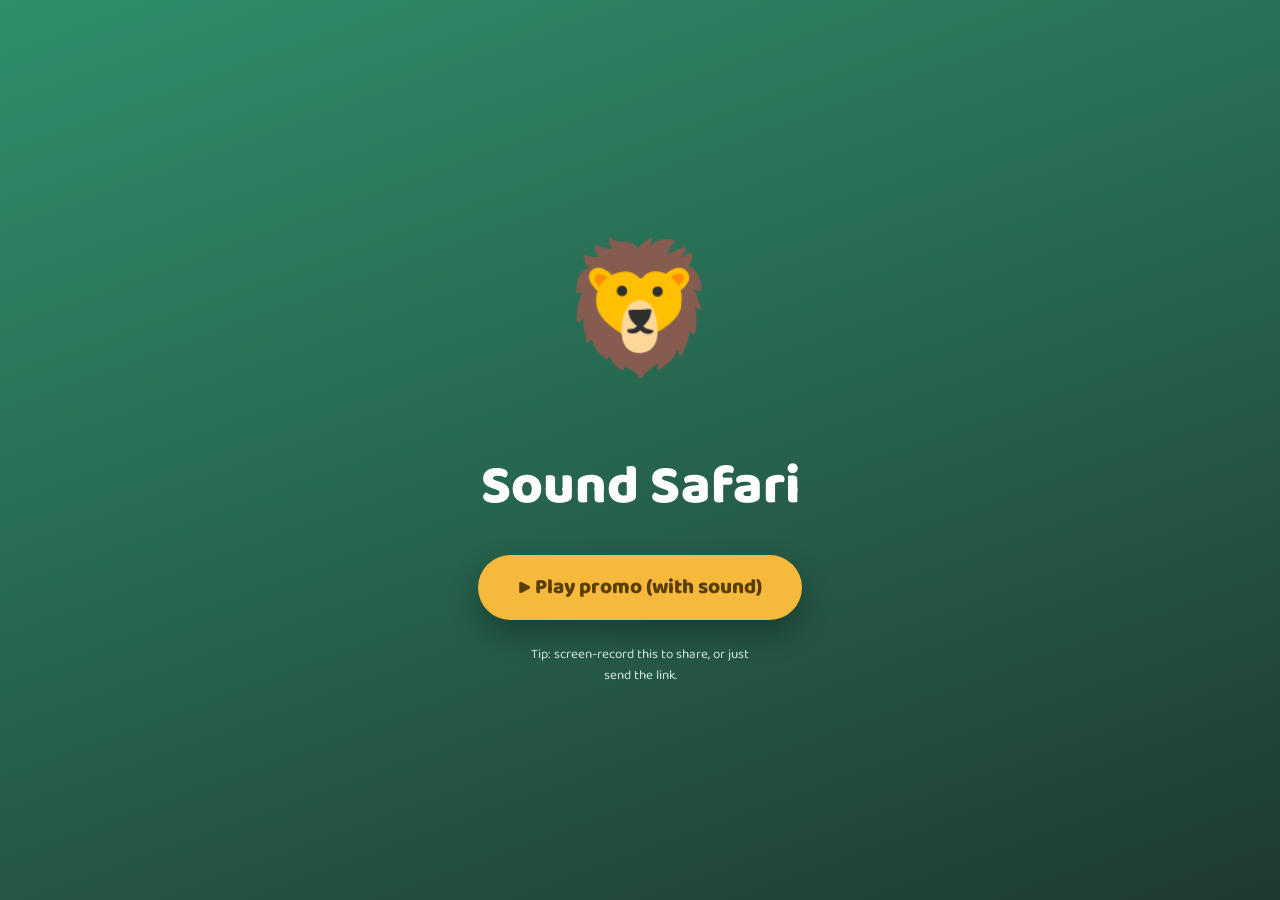
==== commit 1e1e1303: "Merge remote-tracking branch 'origin/master' # Conflicts: #	promo.html" ====
--- a/promo.html
+++ b/promo.html
@@ -8,59 +8,118 @@
 <style>
   * { margin:0; padding:0; box-sizing:border-box; }
   html,body { height:100%; font-family:"Baloo 2",system-ui,sans-serif; overflow:hidden; background:#1f3a30; }
+
   #stage {
     position:relative; width:100vw; height:100vh; display:grid; place-items:center;
-    text-align:center; color:#fff; transition:background .8s ease;
+    text-align:center; color:#fff; transition:background 1s ease; overflow:hidden;
     background:linear-gradient(160deg,#2f8f6b,#1f3a30);
   }
+
+  /* ---------- ambient background ---------- */
+  #sky { position:absolute; inset:0; z-index:0; pointer-events:none; overflow:hidden; }
+  .sun { position:absolute; top:-90px; right:-90px; width:340px; height:340px; border-radius:50%;
+    background:radial-gradient(circle at 50% 50%, #ffe7a8aa, #ffe7a800 70%); animation:pulse 7s ease-in-out infinite; }
+  @keyframes pulse { 50%{ transform:scale(1.12); opacity:.85; } }
+  .silhouette { position:absolute; bottom:-2vh; font-size:7rem; opacity:.16; filter:grayscale(1) brightness(0);
+    animation:drift linear infinite; }
+  @keyframes drift { from{ transform:translateX(-20vw); } to{ transform:translateX(120vw); } }
+  .leaf { position:absolute; top:-40px; font-size:1.5rem; opacity:.5; animation:floaty linear infinite; }
+  @keyframes floaty { to{ transform:translateY(112vh) rotate(420deg); } }
+
+  /* ---------- slides ---------- */
   .slide {
-    position:absolute; inset:0; display:grid; place-items:center; align-content:center; gap:18px;
-    opacity:0; transform:scale(.96); transition:opacity .6s ease, transform .6s ease; padding:6vw;
+    position:absolute; inset:0; z-index:2; display:grid; place-items:center; align-content:center; gap:20px;
+    opacity:0; transform:scale(.97); transition:opacity .6s ease, transform .6s ease; padding:6vw;
     pointer-events:none;
   }
   .slide.on { opacity:1; transform:scale(1); }
+
+  /* staggered reveal of each slide's children */
+  .slide > * { opacity:0; transform:translateY(22px); transition:opacity .55s ease, transform .55s ease; }
+  .slide.on > * { opacity:1; transform:none; }
+  .slide.on > *:nth-child(1){ transition-delay:.10s; }
+  .slide.on > *:nth-child(2){ transition-delay:.28s; }
+  .slide.on > *:nth-child(3){ transition-delay:.46s; }
+  .slide.on > *:nth-child(4){ transition-delay:.64s; }
+
   .kicker { font-size:clamp(.9rem,2.4vw,1.3rem); letter-spacing:.18em; text-transform:uppercase; color:#ffe7a8; font-weight:700; }
   h1 { font-size:clamp(2rem,7vw,4.6rem); line-height:1.05; font-weight:800; max-width:16ch; }
   h1 .y { color:#f6b93b; } h1 .c { color:#ffd2c2; }
   p.big { font-size:clamp(1.1rem,3.2vw,1.9rem); max-width:24ch; color:#eaf6ef; font-weight:500; }
+
   .emojis { font-size:clamp(3rem,12vw,7rem); display:flex; gap:.15em; }
   .emojis span { display:inline-block; animation:bob 2.6s ease-in-out infinite; }
   .emojis span:nth-child(2){animation-delay:.3s} .emojis span:nth-child(3){animation-delay:.6s}
   .emojis span:nth-child(4){animation-delay:.9s} .emojis span:nth-child(5){animation-delay:1.2s}
   @keyframes bob { 50%{transform:translateY(-16px) rotate(-5deg)} }
+
   .features { display:flex; gap:22px; flex-wrap:wrap; justify-content:center; max-width:900px; }
-  .feat { background:#ffffff18; border:1px solid #ffffff30; border-radius:20px; padding:22px 26px; width:230px; }
+  .feat { background:#ffffff18; border:1px solid #ffffff30; border-radius:20px; padding:22px 26px; width:230px;
+    backdrop-filter:blur(2px); }
   .feat .fi { font-size:2.6rem; } .feat b { display:block; font-size:1.2rem; margin:8px 0 4px; }
   .feat small { color:#cfe6da; font-size:.95rem; }
+
   .pricebadge { background:#f6b93b; color:#5a3d00; font-weight:800; font-size:clamp(1.4rem,5vw,2.6rem);
-    padding:14px 34px; border-radius:999px; box-shadow:0 14px 30px rgba(0,0,0,.3); }
-  .url { font-size:clamp(1.1rem,3vw,1.6rem); color:#ffe7a8; font-weight:700; }
-  .word-demo { background:#fff; color:#2b2a28; border-radius:26px; padding:26px 40px; box-shadow:0 18px 40px rgba(0,0,0,.3); }
+    padding:14px 34px; border-radius:999px; box-shadow:0 14px 30px rgba(0,0,0,.3); animation:pop .6s ease both; }
+  @keyframes pop { 0%{ transform:scale(.6); } 60%{ transform:scale(1.08); } 100%{ transform:scale(1); } }
+
+  .badge-row { display:flex; gap:10px; flex-wrap:wrap; justify-content:center; max-width:760px; }
+  .pill { background:#ffffff20; border-radius:999px; padding:8px 18px; font-weight:700; font-size:clamp(.85rem,2.4vw,1.1rem); }
+
+  /* ---------- animated demo loop ---------- */
+  .demo { display:grid; place-items:center; gap:18px; }
+  .word-demo { background:#fff; color:#2b2a28; border-radius:26px; padding:26px 44px; box-shadow:0 18px 40px rgba(0,0,0,.3);
+    display:grid; place-items:center; gap:8px; min-width:min(80vw,360px); }
   .word-demo .we { font-size:clamp(4rem,14vw,7rem); }
   .word-demo .wt { font-size:clamp(1.8rem,6vw,3rem); font-weight:800; }
   .word-demo .wt b { color:#e8714e; }
-  .badge-row { display:flex; gap:10px; flex-wrap:wrap; justify-content:center; }
-  .pill { background:#ffffff20; border-radius:999px; padding:8px 18px; font-weight:700; font-size:clamp(.85rem,2.4vw,1.1rem); }
-
-  /* start + controls */
+  .mic { font-size:clamp(2.4rem,8vw,3.6rem); display:inline-grid; place-items:center; width:1.6em; height:1.6em;
+    border-radius:50%; background:#e8714e22; }
+  .mic.live { animation:miclive 1s ease-in-out infinite; background:#e8714e44; }
+  @keyframes miclive { 50%{ transform:scale(1.18); box-shadow:0 0 0 14px #e8714e11; } }
+  .loop-steps { display:flex; gap:10px; flex-wrap:wrap; justify-content:center; }
+  .step { background:#ffffff20; border-radius:999px; padding:8px 16px; font-weight:700; font-size:clamp(.85rem,2.4vw,1.05rem);
+    opacity:.45; transition:.3s; }
+  .step.active { opacity:1; background:#f6b93b; color:#5a3d00; transform:translateY(-3px); }
+  .reward { font-size:clamp(3rem,11vw,5.5rem); opacity:0; transform:scale(.4); transition:.4s; }
+  .reward.show { opacity:1; transform:scale(1); animation:bob 2.6s ease-in-out infinite .4s; }
+
+  /* ---------- final CTA ---------- */
+  .url { display:inline-block; font-size:clamp(1.1rem,3.6vw,1.9rem); color:#5a3d00; font-weight:800;
+    background:#f6b93b; padding:14px 32px; border-radius:999px; box-shadow:0 0 0 0 #f6b93b88; animation:glow 1.8s ease-in-out infinite; }
+  @keyframes glow { 50%{ box-shadow:0 0 34px 6px #f6b93b66; } }
+
+  /* ---------- start + controls ---------- */
   #start {
-    position:absolute; inset:0; background:linear-gradient(160deg,#2f8f6b,#1f3a30); z-index:20;
+    position:absolute; inset:0; background:linear-gradient(160deg,#2f8f6b,#1f3a30); z-index:30;
     display:grid; place-items:center; align-content:center; gap:24px; text-align:center; color:#fff; cursor:pointer;
   }
-  #start .logo { font-size:clamp(4rem,16vw,8rem); }
+  #start .logo { font-size:clamp(4rem,16vw,8rem); animation:bob 2.6s ease-in-out infinite; }
   #start h2 { font-size:clamp(1.8rem,6vw,3.4rem); font-weight:800; }
-  #start .play { background:#f6b93b; color:#5a3d00; font-weight:800; font-size:1.3rem; padding:16px 40px; border-radius:999px; }
-  #start small { color:#cfe6da; }
-  #bar { position:absolute; bottom:0; left:0; height:6px; background:#f6b93b; width:0; z-index:15; }
-  #replay { position:absolute; bottom:18px; right:20px; z-index:18; background:#ffffff25; color:#fff; border:none;
+  #start .play { background:#f6b93b; color:#5a3d00; font-weight:800; font-size:1.3rem; padding:16px 40px; border-radius:999px;
+    box-shadow:0 14px 30px rgba(0,0,0,.3); }
+  #start small { color:#cfe6da; max-width:30ch; }
+  #voiceSel { font-family:inherit; font-weight:700; font-size:1rem; padding:10px 16px; border-radius:999px;
+    border:1px solid #ffffff40; background:#ffffff18; color:#fff; cursor:pointer; max-width:80vw; }
+  #voiceSel option { color:#2b2a28; }
+  #bar { position:absolute; bottom:0; left:0; height:6px; background:#f6b93b; width:0; z-index:25; }
+  #replay { position:absolute; bottom:18px; right:20px; z-index:28; background:#ffffff25; color:#fff; border:none;
     padding:10px 18px; border-radius:999px; font-family:inherit; font-weight:700; cursor:pointer; display:none; }
-  .confetti { position:absolute; top:-30px; font-size:1.6rem; z-index:10; animation:fall linear forwards; }
+  .confetti { position:absolute; top:-30px; font-size:1.6rem; z-index:20; animation:fall linear forwards; }
   @keyframes fall { to { transform:translateY(110vh) rotate(540deg); } }
 </style>
 </head>
 <body>
 <div id="stage">
 
+  <!-- ambient background -->
+  <div id="sky">
+    <div class="sun"></div>
+    <div class="silhouette" style="left:0; animation-duration:34s;">🐘</div>
+    <div class="silhouette" style="left:0; font-size:5rem; animation-duration:26s; animation-delay:-12s;">🦒</div>
+    <div class="silhouette" style="left:0; font-size:4rem; animation-duration:40s; animation-delay:-22s;">🦓</div>
+  </div>
+
   <!-- SLIDES -->
   <div class="slide" data-bg="linear-gradient(160deg,#6cc3e0,#2f8f6b)">
     <div class="kicker">For parents · therapists · OTs · schools</div>
@@ -71,16 +130,25 @@
   <div class="slide" data-bg="linear-gradient(160deg,#e8714e,#1f3a30)">
     <div class="kicker">The problem</div>
     <h1>Articulation drills get <span class="c">boring</span> fast.</h1>
-    <p class="big">Repetition is what works — but it's the hardest thing to keep a child doing.</p>
+    <p class="big">Repetition is what works, but it's the hardest thing to keep a child doing.</p>
   </div>
 
   <div class="slide" data-bg="linear-gradient(160deg,#f6b93b,#e8714e)">
     <div class="kicker">Meet Sound Safari</div>
-    <div class="word-demo">
-      <div class="we">🐍</div>
-      <div class="wt"><b>s</b>nake</div>
+    <div class="demo">
+      <div class="word-demo">
+        <div class="we">🐍</div>
+        <div class="wt"><b>s</b>nake</div>
+      </div>
+      <div class="mic" id="demoMic">🎤</div>
+      <div class="loop-steps">
+        <span class="step" data-step="0">Hear it</span>
+        <span class="step" data-step="1">Say it</span>
+        <span class="step" data-step="2">Record it</span>
+        <span class="step" data-step="3">Collect it</span>
+      </div>
+      <div class="reward" id="demoReward">🐍✨</div>
     </div>
-    <p class="big">Hear it · say it · record it · collect the animal.</p>
   </div>
 
   <div class="slide" data-bg="linear-gradient(160deg,#2f8f6b,#1f3a30)">
@@ -111,7 +179,7 @@
   <div class="slide" data-bg="linear-gradient(160deg,#f6b93b,#e8714e)">
     <div class="emojis"><span>🦁</span></div>
     <h1>Start the safari today.</h1>
-    <div class="url" id="finalUrl">Sound Safari</div>
+    <div class="url">soundsafarisa.netlify.app</div>
     <p class="big">Speech sounds, made irresistible.</p>
   </div>
 
@@ -127,56 +195,121 @@
 </div>
 
 <script>
-const stage = document.getElementById("stage");
-const slides = [...document.querySelectorAll(".slide")];
-const bar = document.getElementById("bar");
+const stage   = document.getElementById("stage");
+const slides  = [...document.querySelectorAll(".slide")];
+const bar     = document.getElementById("bar");
 const startEl = document.getElementById("start");
-const replay = document.getElementById("replay");
-
-// Pre-recorded narration (real voice). One audio clip per slide.
-// Plays as embedded audio so it sounds the same on every device/browser.
-const GAP = 550; // ms pause between lines
-const audio = slides.map((_, i) => { const a = new Audio(`audio/narration-${i}.m4a`); a.preload = "auto"; return a; });
-let idx = -1, running = false, gapTimer = null;
-
-function stopAll(){
-  running = false;
-  if (gapTimer) { clearTimeout(gapTimer); gapTimer = null; }
-  audio.forEach(a => { try { a.pause(); a.currentTime = 0; } catch(e){} });
-}
-
-function advance(i, ms){
-  if (gapTimer) clearTimeout(gapTimer);
-  if (i < slides.length - 1) gapTimer = setTimeout(()=>{ if (running) show(i + 1); }, ms);
-  else { running = false; replay.style.display = "block"; }
-}
-
-function show(i){
-  idx = i;
+const replay  = document.getElementById("replay");
+
+// per-slide fallback time (ms) - used when no voice is selected.
+const DUR = [4200, 5600, 6200, 5600, 4800, 5600, 5200];
+
+// narrator lines per slide
+const narration = [
+  "Speech sound practice kids actually want to do.",
+  "Articulation drills get boring fast. Repetition is what works, but it's the hardest thing to keep a child doing.",
+  "Meet Sound Safari. Hear it, say it, record it, and collect the animal.",
+  "Built on the science. Massed practice, placement cues, and session data for your notes.",
+  "One safari, every sound. Nine sounds, three positions, from single words to sentences.",
+  "Play free. Unlock everything for a once-off two hundred rand. Pay once, it's yours forever.",
+  "Start the safari today. Speech sounds, made irresistible."
+];
+const MIN = 3200;   // min ms a slide stays up when speaking
+const MAX = 9500;   // safety cap
+
+let timers = [];
+
+// Pre-recorded narration (Moira voice). One clip per slide; plays as embedded
+// audio so it sounds the same human voice on every device and browser.
+const audioClips = slides.map((_, i) => { const a = new Audio(`audio/narration-${i}.m4a`); a.preload = "auto"; return a; });
+
+// ---- gentle sound effects (WebAudio) ----
+let actx = null;
+function audio(){ if(!actx){ try{ actx = new (window.AudioContext||window.webkitAudioContext)(); }catch(e){} } return actx; }
+function chime(freq=523, dur=0.5, type="sine", gain=0.18){
+  const a = audio(); if(!a) return;
+  const o = a.createOscillator(), g = a.createGain();
+  o.type = type; o.frequency.value = freq;
+  o.connect(g); g.connect(a.destination);
+  const t = a.currentTime;
+  g.gain.setValueAtTime(0, t);
+  g.gain.linearRampToValueAtTime(gain, t+0.03);
+  g.gain.exponentialRampToValueAtTime(0.0001, t+dur);
+  o.start(t); o.stop(t+dur);
+}
+// soft two-note marimba on each slide
+function slideCue(){ chime(392,0.45,"triangle",0.12); setTimeout(()=>chime(523,0.5,"triangle",0.12),120); }
+function popCue(){ chime(784,0.35,"sine",0.16); }
+function winCue(){ [523,659,784,1047].forEach((f,i)=> setTimeout(()=>chime(f,0.6,"sine",0.16), i*110)); }
+
+function clearTimers(){ timers.forEach(t=>clearTimeout(t)); timers=[]; audioClips.forEach(a=>{ try{ a.pause(); a.currentTime=0; }catch(e){} }); }
+
+// drifting leaves
+function spawnLeaves(){
+  const sky = document.getElementById("sky");
+  const kinds = ["🍃","🌿","🍂"];
+  for (let i=0;i<10;i++){
+    const l = document.createElement("div"); l.className = "leaf";
+    l.textContent = kinds[i%kinds.length];
+    l.style.left = (i*11%100)+"vw";
+    l.style.animationDuration = (9 + (i%5)*2) + "s";
+    l.style.animationDelay = (-(i*1.7)) + "s";
+    sky.appendChild(l);
+  }
+}
+
+// the animated hear/say/record/collect loop on slide 3
+let demoTimers = [];
+function playDemo(){
+  demoTimers.forEach(t=>clearTimeout(t)); demoTimers=[];
+  const steps  = [...document.querySelectorAll(".step")];
+  const mic    = document.getElementById("demoMic");
+  const reward = document.getElementById("demoReward");
+  if (!steps.length) return;
+  steps.forEach(s=>s.classList.remove("active"));
+  mic.classList.remove("live"); reward.classList.remove("show");
+  const seq = [600,1500,2400,3300];
+  steps.forEach((s,i)=> demoTimers.push(setTimeout(()=>{
+    steps.forEach(x=>x.classList.remove("active")); s.classList.add("active");
+    if (i===2) mic.classList.add("live");
+    if (i===3){ mic.classList.remove("live"); reward.classList.add("show"); popCue(); }
+  }, seq[i])));
+}
+
+function advance(i){
+  if (i >= slides.length){ replay.style.display="block"; return; }
   slides.forEach(s=>s.classList.remove("on"));
   const s = slides[i]; s.classList.add("on");
   if (s.dataset.bg) stage.style.background = s.dataset.bg;
+  bar.style.transition = "width .5s ease"; bar.style.width = ((i+1)/slides.length*100)+"%";
+
+  if (i === slides.length-1) winCue();
+  if (i === 2) playDemo();
   if (i === slides.length-1) burst();
 
-  const a = audio[i];
-  const dur = (a.duration && isFinite(a.duration)) ? a.duration : 5;
-  // progress bar fills across this slide's clip
-  bar.style.transition = "none"; bar.style.width = (i / slides.length * 100) + "%";
-  requestAnimationFrame(()=>{ bar.style.transition = `width ${dur}s linear`; bar.style.width = ((i + 1) / slides.length * 100) + "%"; });
-
-  a.currentTime = 0;
-  a.onended = () => { if (running && idx === i) advance(i, GAP); };
-  const p = a.play();
-  // if audio is blocked/missing, keep the promo moving on a timed fallback
-  if (p && p.catch) p.catch(()=>{ if (running && idx === i) advance(i, dur * 1000); });
+  const next = ()=> advance(i+1);
+
+  // play the recorded line; advance when it finishes (a short gap after)
+  const clip = audioClips[i];
+  let advanced = false;
+  const go = ()=>{ if (advanced) return; advanced = true; timers.push(setTimeout(next, 450)); };
+  clip.currentTime = 0;
+  clip.onended = go;
+  const safety = setTimeout(go, MAX);                     // safety if 'ended' never fires
+  timers.push(safety);
+  const p = clip.play();
+  if (p && p.catch) p.catch(()=>{                         // audio blocked: use a timed fallback instead
+    clearTimeout(safety); clip.onended = null;
+    if (!advanced){ advanced = true; timers.push(setTimeout(next, DUR[i] || 5200)); }
+  });
 }
 
 function run(){
-  stopAll();
-  running = true;
+  clearTimers();
+  bar.style.transition = "none"; bar.style.width = "0";
   replay.style.display = "none";
-  bar.style.transition = "none"; bar.style.width = "0";
-  show(0);
+  if (actx && actx.state === "suspended") actx.resume();
+  requestAnimationFrame(()=> advance(0));
 }
 
 function burst(){
@@ -192,8 +325,9 @@
   }
 }
 
-startEl.addEventListener("click", ()=>{ startEl.style.display="none"; run(); });
-replay.addEventListener("click", ()=>{ replay.style.display="none"; run(); });
+spawnLeaves();
+startEl.addEventListener("click", ()=>{ audio(); if(actx&&actx.state==="suspended") actx.resume(); startEl.style.display="none"; run(); });
+replay.addEventListener("click", run);
 </script>
 </body>
 </html>
